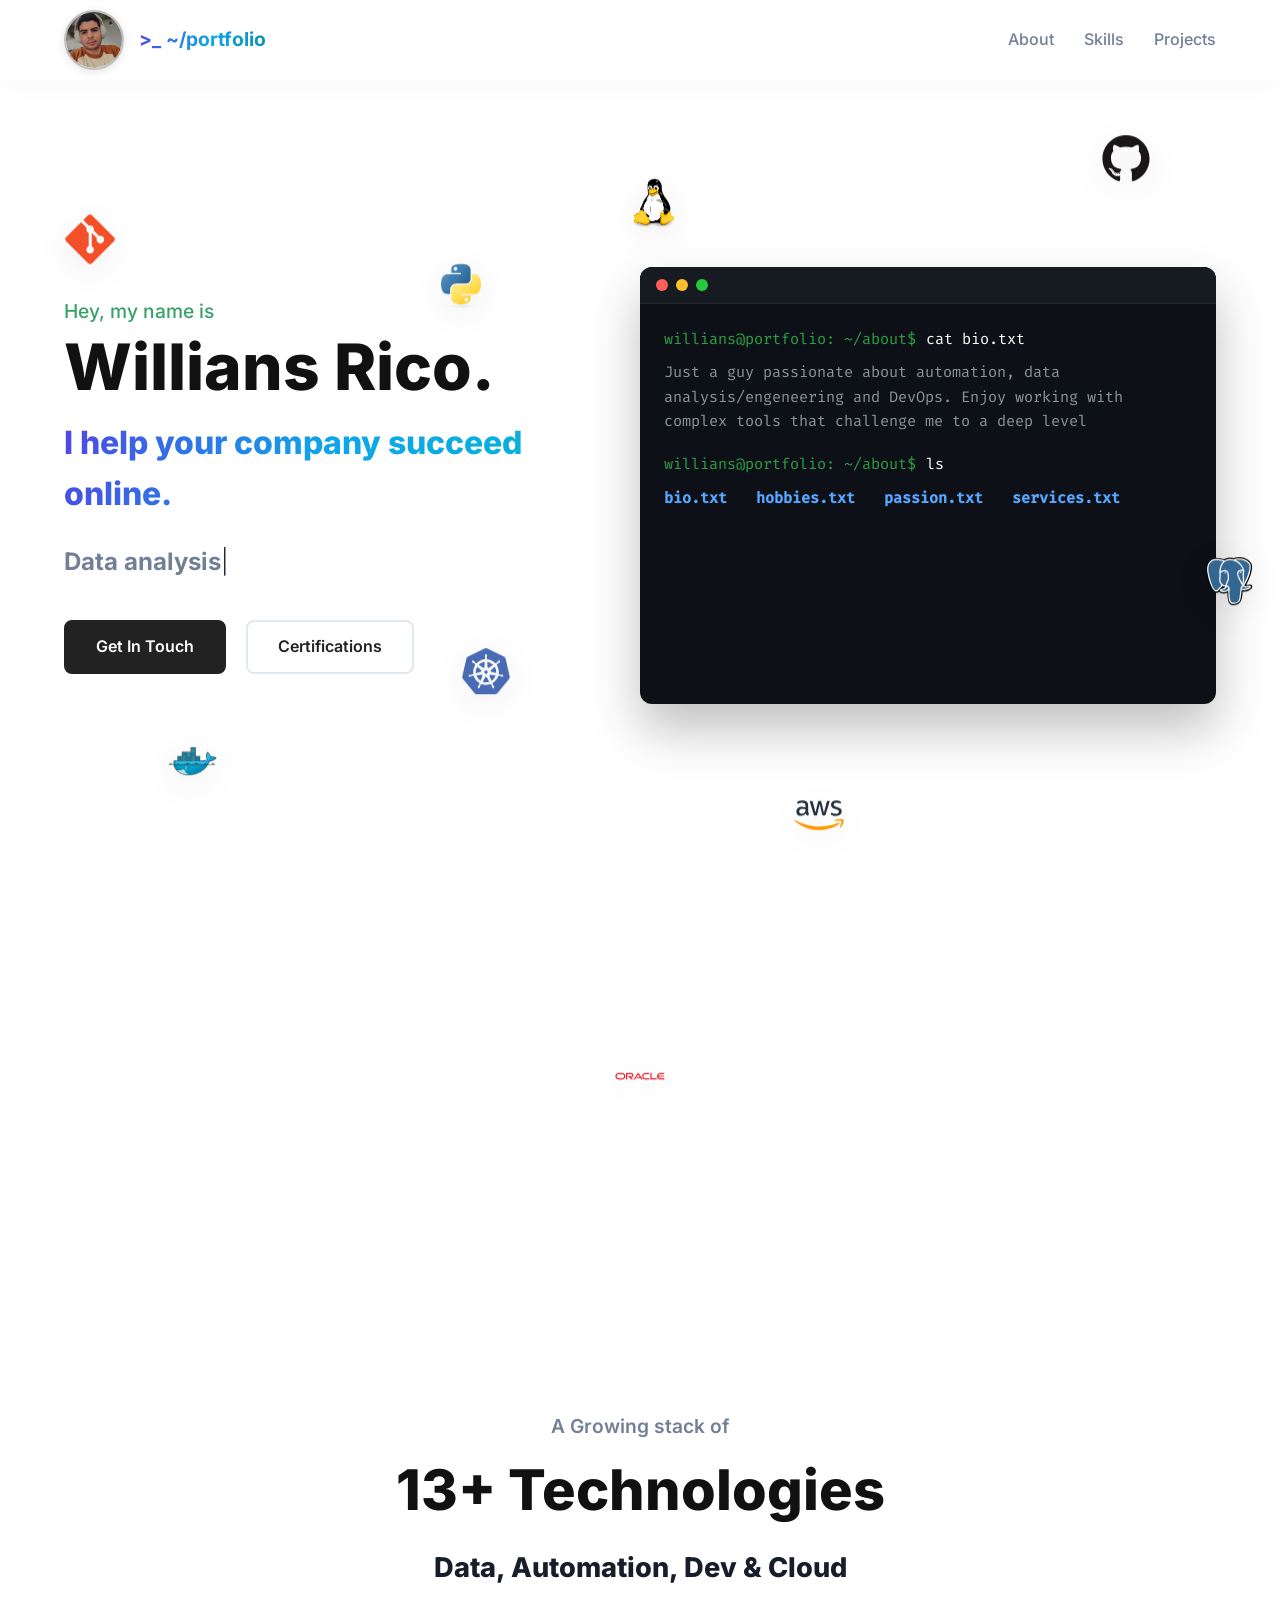
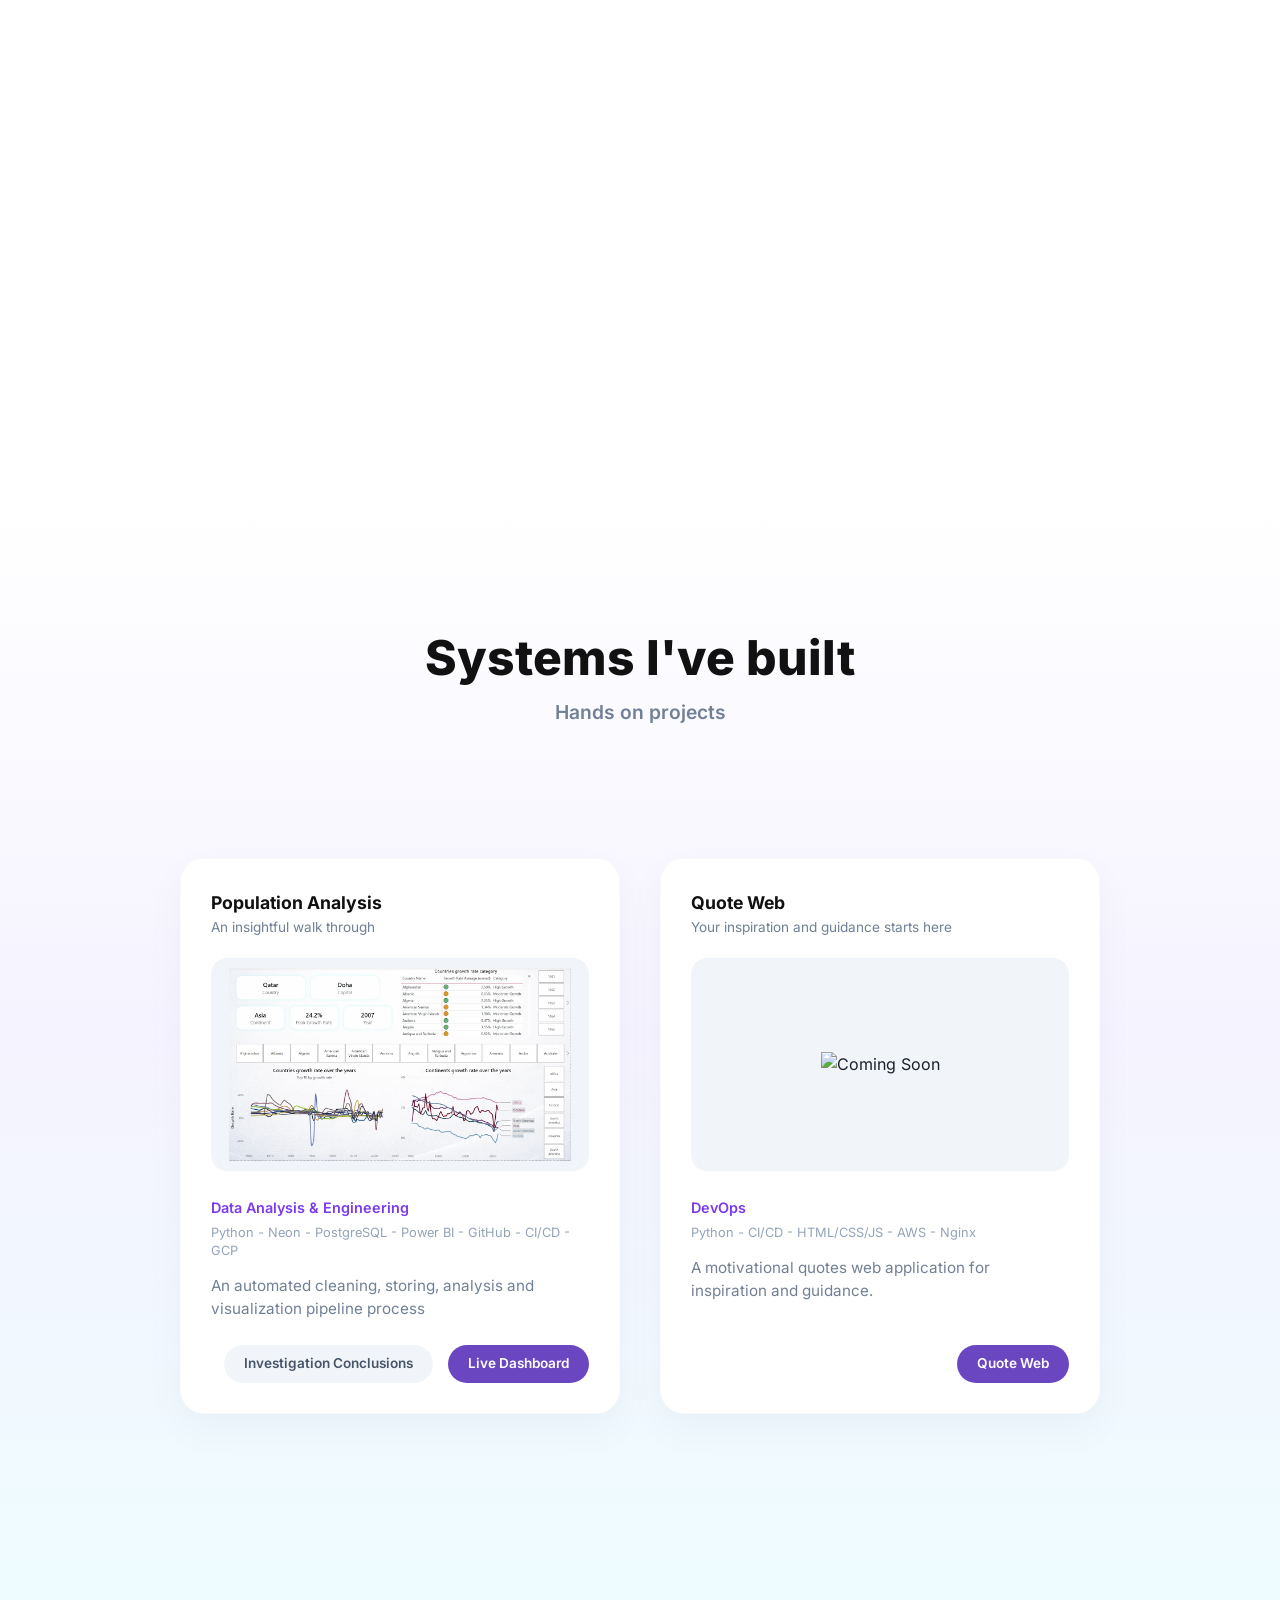
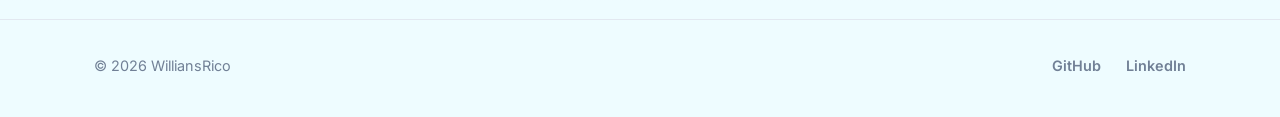
==== index.html @ bfcf69d3 "initial project upload" ====
<!DOCTYPE html>
<html lang="en">
<head>
    <meta charset="UTF-8">
    <meta name="viewport" content="width=device-width, initial-scale=1.0">
    <title>Willians Rico - Portfolio</title>

    <link rel="preload" href="assets/fonts/inter-variable.woff2" as="font" type="font/woff2" crossorigin>
    <link rel="preload" href="assets/fonts/fira-code-400.woff2" as="font" type="font/woff2" crossorigin>
    <link rel="preload" href="assets/fonts/fira-code-500.woff2" as="font" type="font/woff2" crossorigin>

    <!--Style Sheet-->
    <link rel="stylesheet" href="css/style.css">
    </head>

    <body>

    <!-- Navigation -->
    <header>
     <nav>
        <div class="nav-brand">

            <!--AVATAR PICTURE TO CHANGE-->
            <img src="assets/img/profile/profile.webp" alt="Profile Picture">
            <span class="brand-text-gradient">&gt;_ ~/portfolio</span>
        </div>
        <div class="nav-links">
            <a href="#hero">About</a>
            <a href="#tech-stack">Skills</a>
            <a href="#projects">Projects</a>
        </div>
     </nav>
    </header>

    <!-- Global Icon Layer for Scroll Animations -->
    <div id="icon-layer">
        <!-- Icons injected via JS -->
    </div>

    <!-- Main Content -->
    <main>
        <!-- Hero Section -->
        <section id="hero">
            <div class="hero-text">
                <p class="greeting">Hey, my name is</p>
                <h1>Willians Rico.</h1>
                <h2 class="gradient-text">I help your company succeed online.</h2>
                <h3>
                    <span class="typing-container">
                        <span id="typing-text"></span><span class="cursor">|</span>
                    </span>
                </h3>
                <div class="btn-group">
                    <a href="mailto:williansrico@gmail.com?subject=Portfolio%20Inquiry" class="btn btn-primary">Get In Touch</a>
                    <a href="#certifications" class="btn btn-outline" id="certs-btn">Certifications</a>
                </div>
            </div>
            
            <div class="hero-terminal">
                <div class="terminal-container">
                    <div class="terminal-header">
                        <div class="mac-dots">
                            <span style="background:#ff5f56"></span>
                            <span style="background:#ffbd2e"></span>
                            <span style="background:#27c93f"></span>
                        </div>
                    </div>
                    <div class="terminal-body" id="term-body">
                        <!-- Terminal content injected via JS -->
                    </div>
                </div>
            </div>
        </section>

        <!-- Tech Stack Section -->
        <section id="tech-stack">
            <p>A Growing stack of</p>
            <h2>13+ Technologies</h2>
            <p class="tech-subtitle">Data, Automation, Dev & Cloud</p>
        </section>

        <!-- Projects Section -->
        <section id="projects">
            <div class="section-header">
                <h2>Systems I've built</h2>
                <p>Hands on projects</p>
            </div>

            <div class="projects-grid">

                <!-- Project Cards Container -->
                
                <!-- POPULATION ANALYSIS DASHBOARD -->

                <div class="project-card">
                    <div class="card-header">
                        <div class="card-title-group">
                            <div class="card-title">Population Analysis</div>
                            <div class="card-subtitle">An insightful walk through</div>
                        </div>
                    </div>
                    <div class="card-img-placeholder">
                        <img src="assets/img/projects/growthratedash.webp" alt="Population Analysis Dashboard">
                    </div>
                        <div class="card-category">Data Analysis & Engineering</div>
                        <div class="card-tags">Python - Neon - PostgreSQL - Power BI - GitHub - CI/CD - GCP</div>
                        <div class="card-desc">An automated cleaning, storing, analysis and visualization pipeline process</div>
                        <div class="card-footer">
                            <a href="https://github.com/WilliansRico/Population_Analysis/blob/main/README.md" class="btn-sm btn-sec" target="_blank" rel="noopener noreferrer">Investigation Conclusions</a>
                            <a href="PASTE-YOUR-DASHBOARD-LINK-HERE" class="btn-sm btn-git" target="_blank" rel="noopener noreferrer">Live Dashboard</a>
                        </div>
                    </div>
                
                <!--UPCOMING PROJECT (QUOTES WEB)-->

                <div class="project-card">
                    <div class="card-header">
                        <div class="card-title-group">
                            <div class="card-title">Quote Web</div>
                            <div class="card-subtitle">Your inspiration and guidance starts here</div>
                        </div>
                    </div>
    
                <div class="card-img-placeholder">
                    <img src="assets/img/projects/YOUR-IMAGE.png" alt="Coming Soon">
                </div>
                <div class="card-category">DevOps</div>
                <div class="card-tags">Python - CI/CD - HTML/CSS/JS - AWS - Nginx</div>
                <div class="card-desc">A motivational quotes web application for inspiration and guidance.</div>
                <div class="card-footer">
                    <a href="DASHBOARD-LINK" class="btn-sm btn-git" target="_blank" rel="noopener noreferrer">Quote Web</a>
                        </div>
                </div>
            </div>

    </section>
        
    </main>

    <footer class="site-footer">
        <div class="footer-content">
            <p class="footer-copy">&copy; <span id="footer-year"></span> WilliansRico</p>
            <div class="footer-links">
                <a href="https://github.com/WilliansRico" target="_blank" rel="noopener noreferrer">GitHub</a>
                <a href="https://linkedin.com/in/williansrico" target="_blank" rel="noopener noreferrer">LinkedIn</a>
            </div>
        </div>
    </footer>

        <!--certifications pop-up-->

    <div class="modal-overlay" id="certs-modal">
        <div class="modal-box" role="dialog" aria-modal="true">
            <div class="modal-head">
                <div>
                    <h2>Certifications &amp; Education</h2>
                    <p>Click on any card to view it full size</p>
                </div>
                <button class="modal-close" id="certs-close" aria-label="close">&times;</button>
            </div>
            <div class="cert-grid" id="cert-grid"></div>
        </div>
    </div>

    <!--Full-size image viewer-->
    <div class="lightbox" id="lightbox">
        <button class="lightbox-close" id="lightbox-close" aria-label="Close">&times;</button>
        <img id="lightbox-img" src="" alt="">
    </div>

    <script src="js/certifications.js"></script>
    <script src="js/typewriter.js"></script>
    <script src="js/terminal.js"></script>
    <script src="js/icons.js"></script>

</body>
</html>
---- css/style.css ----
/* --- Self-hosted fonts --- */

    @font-face {
        font-family: 'Inter';
        src: url('../assets/fonts/inter-variable.woff2') format('woff2');
        font-weight: 100 900;
        font-style: normal;
        font-display: swap;
    }

    @font-face {
        font-family: 'Fira Code';
        src: url('../assets/fonts/fira-code-400.woff2') format('woff2');
        font-weight: 400;
        font-style: normal;
        font-display: swap;
    }

    @font-face {
        font-family: 'Fira Code';
        src: url('../assets/fonts/fira-code-500.woff2') format('woff2');
        font-weight: 500;
        font-style: normal;
        font-display: swap;
    }

/* --- CSS Variables & Resets --- */
        :root {
            --bg-color: #ffffff;
            --text-main: #1a202c;
            --text-muted: #718096;
            --accent-green: #38a169;
            --accent-blue: #4f46e5;
            --accent-purple: #7c3aed;
            --term-bg: #0d1117;
            --term-header: #161b22;
            --term-green: #2ea043;
            --term-blue: #58a6ff;
            --term-text: #c9d1d9;
        }

        * {
            margin: 0;
            padding: 0;
            box-sizing: border-box;
        }

        html {
            scroll-behavior: smooth;
        }

        body {
            font-family: 'Inter', sans-serif;
            /* Rolled back to original light gradient background */
            background: #ffffff;
            background-attachment: fixed;
            color: var(--text-main);
            overflow-x: hidden; 
            line-height: 1.6;
        }

        /* --- Global Utilities --- */
        .gradient-text {
            background: linear-gradient(110deg, #4f46e5 0%, #0ea5e9 48%, #06b6d4 100%);
            -webkit-background-clip: text;
            -webkit-text-fill-color: transparent;
            background-clip: text;
        }

        /* Rolled back brand text gradient */
        .brand-text-gradient {
            background: linear-gradient(110deg, #4f46e5 0%, #0ea5e9 55%, #0891b2 100%);
            -webkit-background-clip: text;
            -webkit-text-fill-color: transparent;
            background-clip: text;
        }

        /* --- Navigation Banner --- */
        nav {
            position: fixed;
            top: 0;
            left: 0;
            width: 100%;
            height: 80px;
            display: flex;
            justify-content: space-between;
            align-items: center;
            padding: 0 5%;
            z-index: 1000;
            background: rgba(255, 255, 255, 0.82);
            backdrop-filter: blur(12px);
            -webkit-backdrop-filter: blur(12px);
            border-bottom: 1px solid rgba(255, 255, 255, 0.5);
            box-shadow: 0 4px 30px rgba(0, 0, 0, 0.03);
        }

        .nav-brand {
            display: flex;
            align-items: center;
            gap: 15px;
            font-weight: 700;
            font-size: 1.2rem;
        }

        .nav-brand img {
            width: 60px;
            height: 60px;
            border-radius: 50%;
            object-fit: cover;
            border: 2px solid #c2c1c1;
            box-shadow: 0 2px 10px rgba(0,0,0,0.1);
        }

        .nav-links {
            display: flex;
            gap: 30px;
        }

        .nav-links a {
            position: relative;
            text-decoration: none;
            color: var(--text-muted);
            font-weight: 500;
            transition: color 0.3s ease;
            display: inline-block;
        }

        .nav-links a::after {
            content: '';
            position: absolute;
            bottom: -4px;
            left: 0;
            width: 0%;
            height: 2px;
            background-color: var(--accent-blue);
            transition: width 0.3s ease;
        }

        .nav-links a:hover {
            color: var(--accent-blue);
        }

        .nav-links a:hover::after {
            width: 100%;
        }

        /* --- Icon Layer & Tooltips --- */
        #icon-layer {
            position: absolute;
            top: 0;
            left: 0;
            width: 100%;
            height: 100%;
            pointer-events: none; 
            z-index: 50; 
        }

        .icon-wrapper {
            position: absolute;
            transform: translate(-50%, -50%); 
            will-change: left, top;
            pointer-events: auto; 
            cursor: pointer;
        }

        .float-inner {
            width: 50px;
            height: 50px;
            object-fit: contain;
            animation: gentleFloat 5s ease-in-out infinite;
            filter: drop-shadow(0 8px 16px rgba(0,0,0,0.08));
            transition: transform 0.3s cubic-bezier(0.175, 0.885, 0.32, 1.275);
        }

        .icon-wrapper:hover .float-inner {
            transform: scale(1.25);
            animation-play-state: paused;
        }

        .icon-tooltip {
            position: absolute;
            bottom: -35px;
            left: 50%;
            transform: translateX(-50%) translateY(5px);
            background: #1a202c;
            color: #fff;
            padding: 5px 12px;
            border-radius: 6px;
            font-size: 0.75rem;
            font-weight: 600;
            opacity: 0;
            visibility: hidden;
            transition: all 0.3s ease;
            pointer-events: none;
            white-space: nowrap;
            box-shadow: 0 4px 10px rgba(0,0,0,0.15);
            z-index: 20;
        }

        .icon-tooltip::after {
            content: '';
            position: absolute;
            top: -4px;
            left: 50%;
            transform: translateX(-50%);
            border-width: 0 5px 5px 5px;
            border-style: solid;
            border-color: transparent transparent #1a202c transparent;
        }

        .icon-wrapper:hover .icon-tooltip {
            opacity: 1;
            visibility: visible;
            transform: translateX(-50%) translateY(0);
        }

        .icon-wrapper:nth-child(even) .float-inner {
            animation-delay: 1.5s;
            animation-duration: 6s;
        }
        .icon-wrapper:nth-child(3n) .float-inner {
            animation-delay: 0.5s;
            animation-duration: 4.5s;
        }

        @keyframes gentleFloat {
            0%, 100% { transform: translateY(0); }
            50% { transform: translateY(-12px); }
        }

        /* --- Hero Section --- */
        #hero {
            min-height: 100vh;
            padding: 120px 5% 50px;
            display: flex;
            align-items: center;
            justify-content: space-between;
            position: relative;
            z-index: 10; 
            max-width: 1500px;
            margin: 0 auto;
            margin-bottom: 150px;
        }

        .hero-text {
            flex: 1;
            max-width: 50%;
            padding-right: 40px;
        }

        .hero-text .greeting {
            color: var(--accent-green);
            font-weight: 500;
            font-size: 1.2rem;
            margin-bottom: 5px;
        }

        .hero-text h1 {
            font-size: 4rem;
            font-weight: 800;
            line-height: 1.1;
            margin-bottom: 15px;
            color: #111;
        }

        .hero-text h2 {
            font-size: 2rem;
            font-weight: 800;
            margin-bottom: 25px;
        }

        .hero-text h3 {
            font-size: 1.5rem;
            font-weight: 700;
            margin-bottom: 40px;
            display: flex;
            align-items: center;
            height: 36px;
            color: var(--text-muted);
        }

        .typing-container {
            display: inline-block;
        }
        
        .cursor {
            font-weight: 300;
            animation: blink 1s step-end infinite;
            color: var(--text-main);
        }

        @keyframes blink { 50% { opacity: 0; } }

        .btn-group {
            display: flex;
            gap: 20px;
        }

        .btn {
            padding: 12px 30px;
            border-radius: 8px;
            font-weight: 600;
            text-decoration: none;
            cursor: pointer;
            transition: all 0.3s cubic-bezier(0.175, 0.885, 0.32, 1.275);
            font-size: 1rem;
        }

        .btn:hover {
            transform: translateY(-4px) scale(1.03);
            box-shadow: 0 12px 25px rgba(0,0,0,0.15);
        }

        .btn-primary {
            background: #222;
            color: #fff;
            border: 2px solid #222;
        }

        .btn-outline {
            background: #fff;
            color: #222;
            border: 2px solid #e2e8f0;
        }

        /* --- Terminal Section --- */
        .hero-terminal {
            flex: 1;
            max-width: 50%;
            display: flex;
            justify-content: flex-end;
        }

        .terminal-container {
            background: var(--term-bg);
            border-radius: 12px;
            box-shadow: 0 25px 50px rgba(0,0,0,0.25), 0 0 0 1px rgba(255,255,255,0.1);
            overflow: hidden;
            font-family: 'Fira Code', monospace;
            font-size: 0.95rem;
            color: var(--term-text);
            width: 100%;
            max-width: 800px; 
            transition: transform 0.4s ease, box-shadow 0.4s ease;
        }

        .terminal-container:hover {
            transform: translateY(-5px);
            box-shadow: 0 30px 60px rgba(0,0,0,0.35), 0 0 0 1px rgba(255,255,255,0.15);
        }

        .terminal-header {
            background: var(--term-header);
            padding: 12px 16px;
            display: flex;
            align-items: center;
            border-bottom: 1px solid rgba(255,255,255,0.05);
        }

        .mac-dots {
            display: flex;
            gap: 8px;
        }

        .mac-dots span {
            display: block;
            width: 12px;
            height: 12px;
            border-radius: 50%;
        }

        .terminal-body {
            padding: 24px;
            min-height: 400px;
            max-height: 420px;
            overflow-y: auto;
            scroll-behavior: smooth;
        }

        .terminal-body::-webkit-scrollbar { width: 8px; }
        .terminal-body::-webkit-scrollbar-track { background: var(--term-bg); }
        .terminal-body::-webkit-scrollbar-thumb { background: #30363d; border-radius: 4px; }

        .term-line { margin-bottom: 10px; line-height: 1.5; word-wrap: break-word; }
        .term-prompt { color: var(--term-green); margin-right: 10px; }
        .term-cmd { color: #fff; }
        .term-output { color: #8b949e; margin-bottom: 20px; line-height: 1.6; }
        .term-files { color: var(--term-blue); font-weight: bold; word-spacing: 20px; margin-bottom: 20px; }
        .term-hint { color: #6e7681; font-style: italic; margin-bottom: 20px; }
        
        .term-input-wrapper { display: flex; align-items: center; margin-top: 10px;}
        .term-input {
            background: transparent; border: none; color: #fff;
            font-family: inherit; font-size: inherit; flex: 1; 
            outline: none; caret-color: #fff;
        }

        /* --- Tech Stack Section --- */
        #tech-stack {
            min-height: 100vh;
            display: flex;
            flex-direction: column;
            justify-content: center;
            align-items: center;
            text-align: center;
            position: relative;
            z-index: 10;
            padding: 100px 5%;
            margin-bottom: 150px;
        }

        #tech-stack p:first-child {
            color: var(--text-muted);
            font-weight: 600;
            font-size: 1.2rem;
            margin-bottom: 5px;
        }

        #tech-stack h2 {
            font-size: 3.5rem;
            font-weight: 800;
            color: #111;
            margin-bottom: 5px;
        }

        /* Subtitle text styling */
        .tech-subtitle {
            font-size: 1.7rem;
            font-weight: 800;
            color: #171d2a;
            margin-top: 5px;
        }

        /* --- Projects Section --- */
        #projects {
            min-height: 100vh;
            padding: 120px 5%;
            background: linear-gradient(180deg, #ffffff 0%, #f5f3ff 48%, #eefcff 100%);
            position: relative;
            z-index: 20;
        }

        .section-header {
            text-align: center;
            margin-bottom: 80px;
        }
        .section-header h2 {
            font-size: 3rem;
            font-weight: 800;
            color: #111;
        }
        .section-header p {
            font-size: 1.2rem;
            color: var(--text-muted);
            font-weight: 600;
        }

        .projects-grid {
            display: flex;
            gap: 40px;
            max-width: 1400px;
            margin: 0 auto;
            padding: 50px 30px 70px;
            overflow-x: auto;
            scroll-snap-type: x mandatory;
            scrollbar-width: thin;
}

        .projects-grid > .project-card:first-child { margin-left: auto; }
        .projects-grid > .project-card:last-child  { margin-right: auto; }

        .project-card {
            background: #fff;
            border-radius: 24px;
            padding: 30px;
            box-shadow: 0 15px 40px rgba(0,0,0,0.04);
            border: 1px solid rgba(0,0,0,0.02);
            animation: cardFloat 6s ease-in-out infinite;
            transition: all 0.4s cubic-bezier(0.175, 0.885, 0.32, 1.275);
            flex: 0 0 min(440px, 85vw);
            scroll-snap-align: center;
            display: flex;
            flex-direction: column;
        }

        .project-card:hover {
            animation-play-state: paused;
            transform: translateY(-12px) scale(1.02);
            box-shadow: 0 30px 60px rgba(0,0,0,0.12);
            border-color: rgba(0,0,0,0.05);
        }

        .project-card:nth-child(3n+2) { animation-delay: 1.5s; }
        .project-card:nth-child(3n+3) { animation-delay: 3s; }

        @keyframes cardFloat {
            0%, 100% { transform: translateY(0); }
            50% { transform: translateY(-15px); }
        }

        .card-header {
            display: flex;
            align-items: center;
            gap: 15px;
            margin-bottom: 20px;
        }

        .card-title-group { flex: 1; }
        .card-title { font-weight: 700; color: #111; font-size: 1.1rem; }
        .card-subtitle { font-size: 0.85rem; color: var(--text-muted); }
        .card-menu { color: var(--text-muted); font-size: 1.5rem; font-weight: bold; padding-bottom: 10px;}

        .card-img-placeholder {
            overflow: hidden;
            width: 100%;
            aspect-ratio: 16 / 9;
            background: #f1f5f9;
            border-radius: 16px;
            margin-bottom: 25px;
            padding: 10px;
            display: flex;
            justify-content: center;
            align-items: center;
            transition: transform 0.3s ease;
        }
        
        .card-img-placeholder img {
            max-width: 100%;
            max-height: 100%;
            object-fit: contain;
            display: block;
        }

        .project-card:hover .card-img-placeholder {
            transform: scale(1.03);
        }

        .card-category {
            color: var(--accent-purple);
            font-size: 0.9rem;
            font-weight: 600;
            margin-bottom: 5px;
        }

        .card-tags {
            font-size: 0.8rem;
            color: #94a3b8;
            margin-bottom: 15px;
            line-height: 1.4;
        }

        .card-desc {
            font-size: 0.95rem;
            color: var(--text-muted);
            margin-bottom: 25px;
            line-height: 1.5;
        }

        .card-footer {
            display: flex;
            justify-content: flex-end;
            gap: 15px;
            margin-top: auto;
        }

        .btn-sm {
            padding: 8px 20px;
            border-radius: 20px;
            font-size: 0.85rem;
            font-weight: 600;
            border: none;
            text-decoration: none;
            transition: all 0.3s ease;
        }
        
        .btn-sm:hover { 
            transform: translateY(-2px);
            box-shadow: 0 4px 12px rgba(0,0,0,0.1);
        }
        
        .btn-sec { background: #f1f5f9; color: #475569; }
        .btn-sec:hover { background: #e2e8f0; }
        
        .btn-git { background: #6b46c1; color: #fff; }
        .btn-git:hover { background: #553c9a; box-shadow: 0 4px 15px rgba(107, 70, 193, 0.4); }

        /* --- Footer Section ---*/
        .site-footer {
            background: #eefcff;
            padding: 50px 5% 40px;
            text-align: center;
            position: relative;
        }

        .site-footer::before {
            content: '';
            position: absolute;
            top: 15px;
            left: 0;
            right: 0;
            height: 1px;
            background: #e2e8f0;
        }

        .footer-content {
            max-width: 1400px;
            margin: 0 auto;
            padding: 0 30px;
            display: flex;
            justify-content: space-between;
            align-items: center;
            flex-wrap: wrap;
            gap: 20px;
        }

        .footer-copy {
            color: var(--text-muted);
            font-size: 0.9rem;
        }

        .footer-links {
            display: flex;
            gap: 25px;
        }

        .footer-links a {
            color: var(--text-muted);
            text-decoration: none;
            font-weight: 600;
            font-size: 0.9rem;
            transition: color 0.3s ease;
        }

        .footer-links a:hover {
            color: var(--accent-blue);
        }

        @media (max-width: 600px) {
            .footer-content { flex-direction: column; text-align: center; }
        }


        /*--- Certifications Section ---*/
        body.modal-open {
            overflow: hidden;
        }
        
        .modal-overlay {
            position: fixed;
            inset: 0;
            z-index: 2000;
            display: flex;
            align-items: center;
            justify-content: center;
            padding: 30px 20px;
            background: rgba(15, 23, 42, 0.45);
            backdrop-filter: blur(8px);
            -webkit-backdrop-filter: blur(8px);
            opacity: 0;
            visibility: hidden;
            transition: opacity 0.3s ease, visibility 0.3s ease;
        }

        .modal-overlay.open {
            opacity: 1;
            visibility: visible;
        }

        .modal-box {
            background: #fff;
            border-radius: 24px;
            width: 100%;
            max-width: 900px;
            max-height: 85vh;
            overflow-y: auto;
            padding: 30px;
            box-shadow: 0 30px 70px rgba(0, 0, 0, 0.25);
            transform: scale(0.94);
            transition: transform 0.35s cubic-bezier(0.175, 0.885, 0.32, 1.275);
        }

        .modal-overlay.open .modal-box {
            transform: scale(1);
        }

        .modal-head {
            display: flex;
            justify-content: space-between;
            align-items: flex-start;
            gap: 20px;
            margin-bottom: 25px;
        }

        .modal-head h2 {
            font-size: 1.8rem;
            font-weight: 800;
            color: #111;
        }

        .modal-head p {
            font-size: 0.9rem;
            color: var(--text-muted);
        }

        .modal-close,
        .lightbox-close {
            background: #f1f5f9;
            border: none;
            width: 38px;
            height: 38px;
            border-radius: 50%;
            font-size: 1.5rem;
            line-height: 1;
            color: #475569;
            cursor: pointer;
            flex-shrink: 0;
            transition: all 0.25s ease;
        }

        .modal-close:hover {
            background: #e2e8f0;
            transform: rotate(90deg);
        }

        .cert-grid {
            display: grid;
            grid-template-columns: repeat(auto-fill, minmax(230px, 1fr));
            gap: 20px;
        }

        .cert-card {
            border: 1px solid #e2e8f0;
            border-radius: 16px;
            overflow: hidden;
            cursor: pointer;
            background: #fff;
            transition: all 0.3s ease;
        }

        .cert-card:hover {
            transform: translateY(-6px);
            box-shadow: 0 15px 30px rgba(0, 0, 0, 0.1);
            border-color: var(--accent-purple);
        }

        .cert-card img {
            width: 100%;
            aspect-ratio: 4 / 3;
            object-fit: cover;
            object-position: top;
            display: block;
            background: #f1f5f9;
        }

        .cert-info {
            padding: 15px;
        }

        .cert-info h3 {
            font-size: 0.95rem;
            font-weight: 700;
            color: #111;
            line-height: 1.3;
            margin-bottom: 6px;
        }

        .cert-issuer {
            font-size: 0.8rem;
            color: var(--accent-purple);
            font-weight: 600;
        }

        .cert-date {
            font-size: 0.78rem;
            color: #94a3b8;
        }

    /* --- Full-size viewer --- */
        .lightbox {
            position: fixed;
            inset: 0;
            z-index: 3000;
            display: flex;
            align-items: center;
            justify-content: center;
            padding: 40px 20px;
            background: rgba(0, 0, 0, 0.92);
            opacity: 0;
            visibility: hidden;
            transition: opacity 0.3s ease, visibility 0.3s ease;
        }

        .lightbox.open {
            opacity: 1;
            visibility: visible;
        }

        .lightbox img {
            max-width: 92vw;
            max-height: 88vh;
            object-fit: contain;
            border-radius: 8px;
            box-shadow: 0 25px 60px rgba(0, 0, 0, 0.5);
        }

        .lightbox-close {
            position: absolute;
            top: 25px;
            right: 25px;
            background: rgba(255, 255, 255, 0.15);
            color: #fff;
        }

        .lightbox-close:hover {
            background: rgba(255, 255, 255, 0.3);
        }

        @media (max-width: 600px) {
            .modal-box { padding: 20px; border-radius: 18px; }
            .modal-head h2 { font-size: 1.4rem; }
            .cert-grid { grid-template-columns: 1fr; }
        }

        /* --- Responsive Design --- */
        @media (max-width: 1024px) {
            #hero { flex-direction: column; text-align: center; justify-content: center; gap: 60px; padding-top: 150px; }
            .hero-text, .hero-terminal { max-width: 100%; padding-right: 0; }
            .hero-text h3 { justify-content: center; }
            .btn-group { justify-content: center; }
            .hero-terminal { justify-content: center; }
            #tech-stack h2 { font-size: 2.8rem; }
        }
        @media (max-width: 600px) {
            .hero-text h1 { font-size: 3rem; }
            .hero-text h2 { font-size: 1.4rem; }
            .nav-links { display: none; }
        }
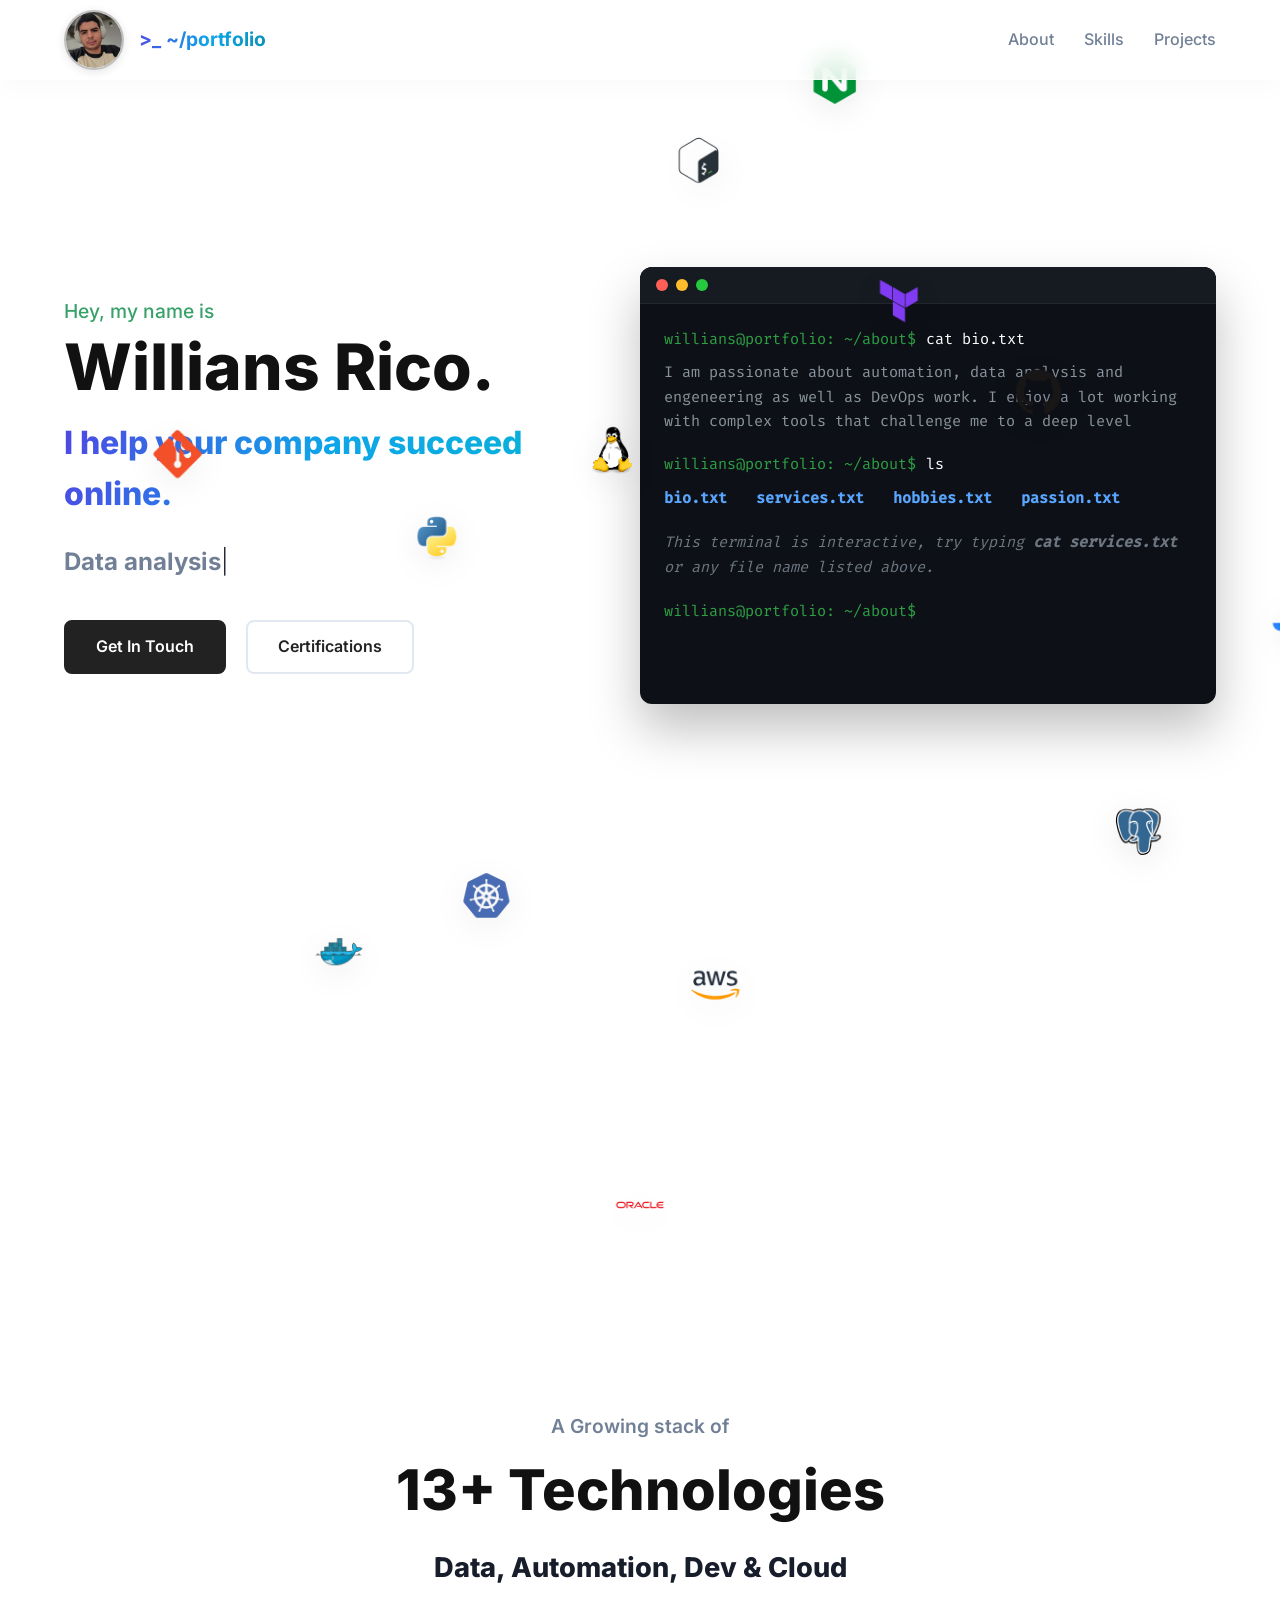
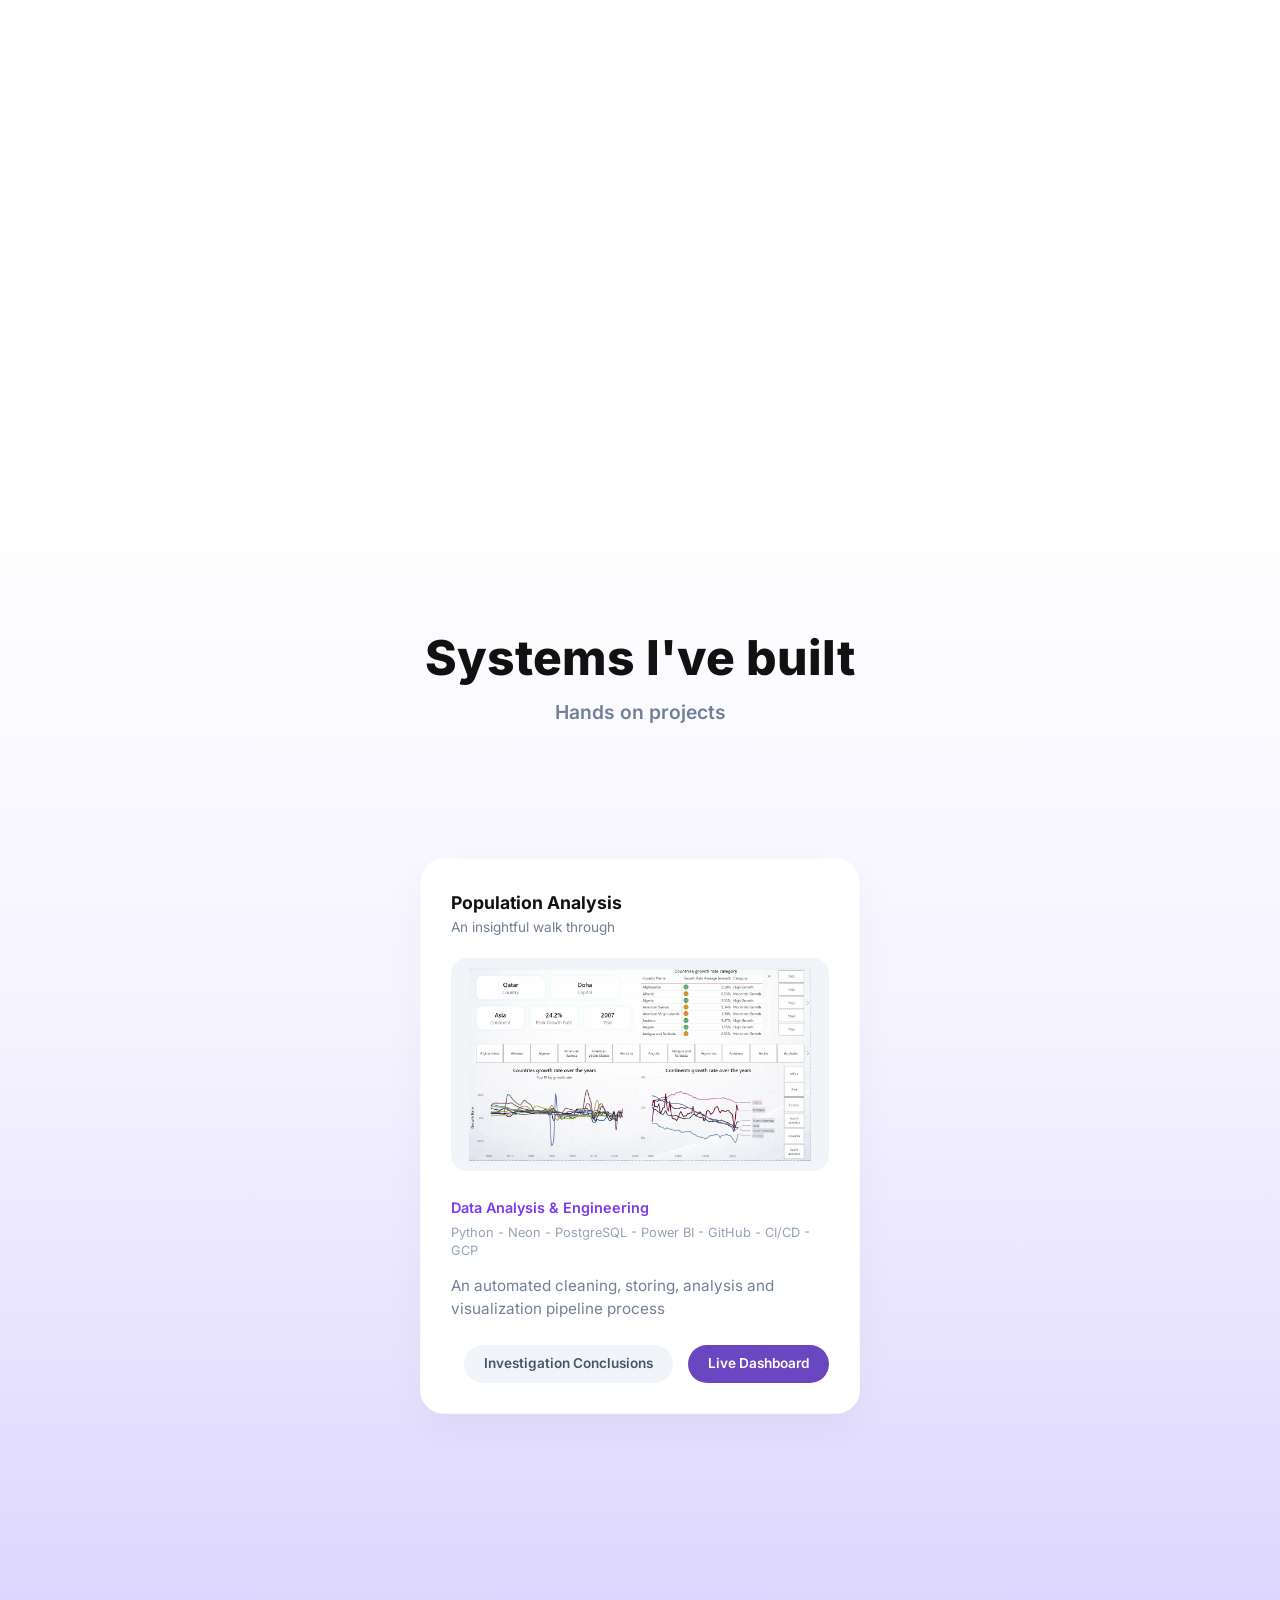
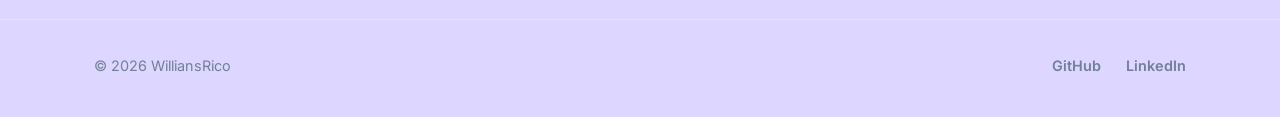
==== commit 46edd0f5: "termina-logic update | add new icons | profile pic change | code readability improve" ====
--- a/index.html
+++ b/index.html
@@ -33,12 +33,14 @@
     </header>
 
     <!-- Global Icon Layer for Scroll Animations -->
+     <!-- Icons injected via JS -->
+      
     <div id="icon-layer">
-        <!-- Icons injected via JS -->
     </div>
 
     <!-- Main Content -->
     <main>
+
         <!-- Hero Section -->
         <section id="hero">
             <div class="hero-text">
@@ -51,7 +53,7 @@
                     </span>
                 </h3>
                 <div class="btn-group">
-                    <a href="mailto:williansrico@gmail.com?subject=Portfolio%20Inquiry" class="btn btn-primary">Get In Touch</a>
+                    <a href="mailto:services.consulting@williansrico.dev?subject=Portfolio%20Inquiry" class="btn btn-primary">Get In Touch</a>
                     <a href="#certifications" class="btn btn-outline" id="certs-btn">Certifications</a>
                 </div>
             </div>
@@ -110,28 +112,6 @@
                             <a href="PASTE-YOUR-DASHBOARD-LINK-HERE" class="btn-sm btn-git" target="_blank" rel="noopener noreferrer">Live Dashboard</a>
                         </div>
                     </div>
-                
-                <!--UPCOMING PROJECT (QUOTES WEB)-->
-
-                <div class="project-card">
-                    <div class="card-header">
-                        <div class="card-title-group">
-                            <div class="card-title">Quote Web</div>
-                            <div class="card-subtitle">Your inspiration and guidance starts here</div>
-                        </div>
-                    </div>
-    
-                <div class="card-img-placeholder">
-                    <img src="assets/img/projects/YOUR-IMAGE.png" alt="Coming Soon">
-                </div>
-                <div class="card-category">DevOps</div>
-                <div class="card-tags">Python - CI/CD - HTML/CSS/JS - AWS - Nginx</div>
-                <div class="card-desc">A motivational quotes web application for inspiration and guidance.</div>
-                <div class="card-footer">
-                    <a href="DASHBOARD-LINK" class="btn-sm btn-git" target="_blank" rel="noopener noreferrer">Quote Web</a>
-                        </div>
-                </div>
-            </div>
 
     </section>
         
@@ -172,6 +152,7 @@
     <script src="js/typewriter.js"></script>
     <script src="js/terminal.js"></script>
     <script src="js/icons.js"></script>
+    
 
 </body>
 </html>
--- a/css/style.css
+++ b/css/style.css
@@ -157,9 +157,10 @@
 
         .icon-wrapper {
             position: absolute;
-            transform: translate(-50%, -50%); 
-            will-change: left, top;
-            pointer-events: auto; 
+            top: 0;
+            left: 0;
+            will-change: transform;
+            pointer-events: auto;
             cursor: pointer;
         }
 
@@ -231,6 +232,7 @@
         /* --- Hero Section --- */
         #hero {
             min-height: 100vh;
+            min-height: 100dvh;
             padding: 120px 5% 50px;
             display: flex;
             align-items: center;
@@ -398,6 +400,7 @@
         /* --- Tech Stack Section --- */
         #tech-stack {
             min-height: 100vh;
+            min-height: 100dvh;
             display: flex;
             flex-direction: column;
             justify-content: center;
@@ -434,8 +437,9 @@
         /* --- Projects Section --- */
         #projects {
             min-height: 100vh;
+            min-height: 100dvh;
             padding: 120px 5%;
-            background: linear-gradient(180deg, #ffffff 0%, #f5f3ff 48%, #eefcff 100%);
+            background: linear-gradient(180deg, #ffffff 0%, #f5f3ff 48%, #ddd6fe 100%);
             position: relative;
             z-index: 20;
         }
@@ -586,7 +590,7 @@
 
         /* --- Footer Section ---*/
         .site-footer {
-            background: #eefcff;
+            background: #ddd6fe;
             padding: 50px 5% 40px;
             text-align: center;
             position: relative;
